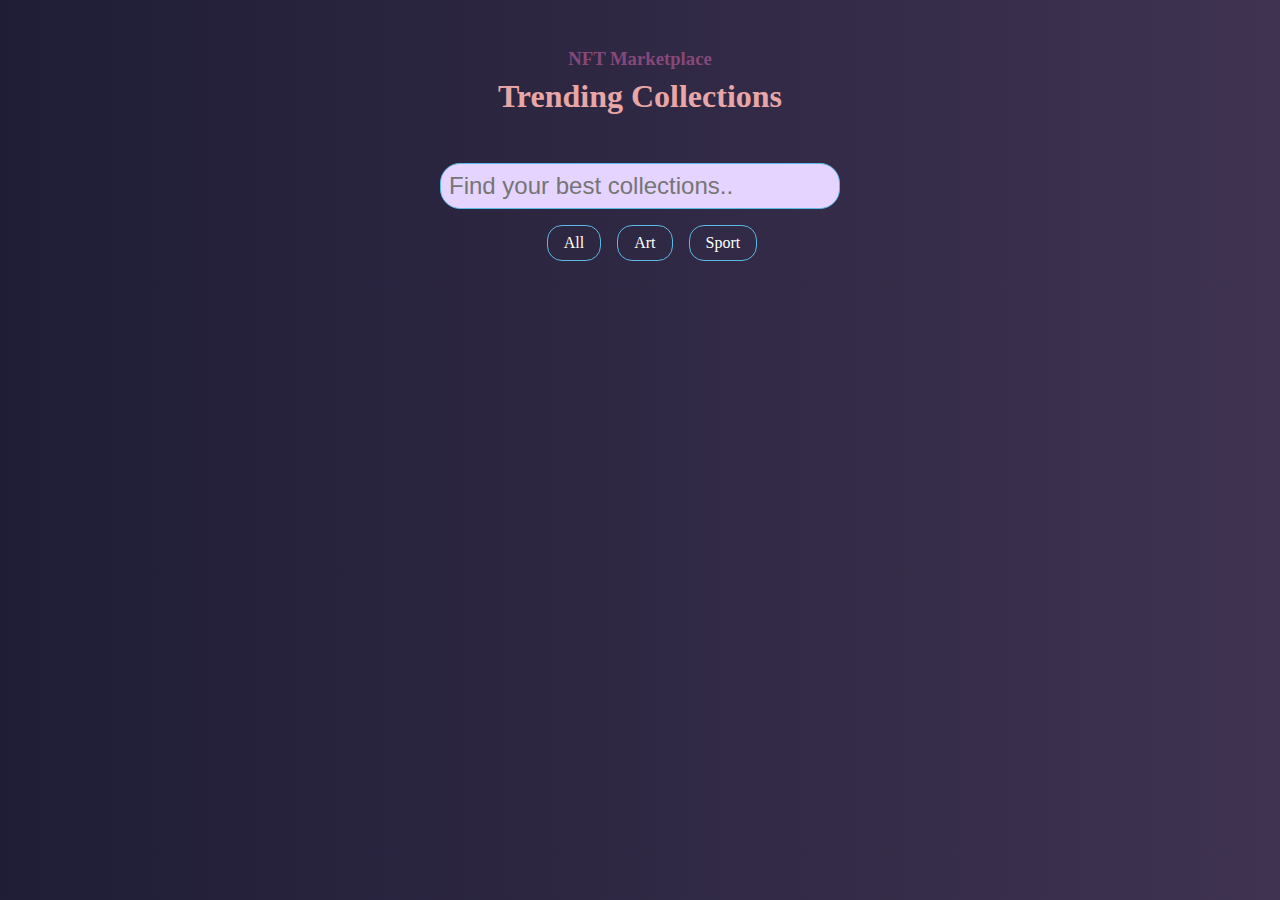
==== NFT Market/index.html @ deb06f83 "started NFT marketplace" ====
<!DOCTYPE html>
<html lang="en">
  <head>
    <meta charset="UTF-8" />
    <meta name="viewport" content="width=device-width, initial-scale=1.0" />
    <title>NFT Market</title>
    <link rel="stylesheet" href="style.css" />
  </head>
  <body>
    <div class="container">
      <div class="header">
        <h3>NFT Marketplace</h3>
        <h1>Trending Collections</h1>
      </div>

      <div class="filter">
        <input placeholder="Find your best collections.." />
        <ul class="filter_catogories">
          <li>All</li>
          <li>Art</li>
          <li>Sport</li>
        </ul>
      </div>
    </div>

    <script src="collections.js"></script>
  </body>
</html>
---- NFT Market/style.css ----
@import url(https://fonts.googleapis.com/css2?family=Montserrat:wght@400;700&display=swap);

*{
    font-family: ;"Montserrat", sans-serif;
    box-sizing:border-box;
}

body{
    background:linear-gradient(to right,#1F1D36,#3F3351) ;
    color:white;
}

.container{
    width: 90%;
    margin-left: 5%;
}

.header{
    text-align: center;
    margin: 3rem 0;
}

.header h1,h3{
    color:#E9A6A6;
    margin: 0;
    margin-top:0.5rem ;
}

.header h3{
    color:#864879
}

.filter{
    display: flex;
    align-items: center;
    flex-direction: column;
}
.filter input{
    color: white;
    border: 1.5px solid #5CB8E4;
    background-color: #E5D4FF;
    border-radius: 20px;
    width:400px;
    font-size: 24px;
    outline:none ;
    padding: 0.5rem;
}

.filter_catogories{
    display: flex;
    flex-direction: row;
    justify-content: center;
    width: 100%;
    list-style: none;
}

.filter_catogories li{
    border: 1px solid #5CB8E4;
    border-radius: 15px;
    padding: 0.5rem 1rem;
    margin-right: 1rem;
}
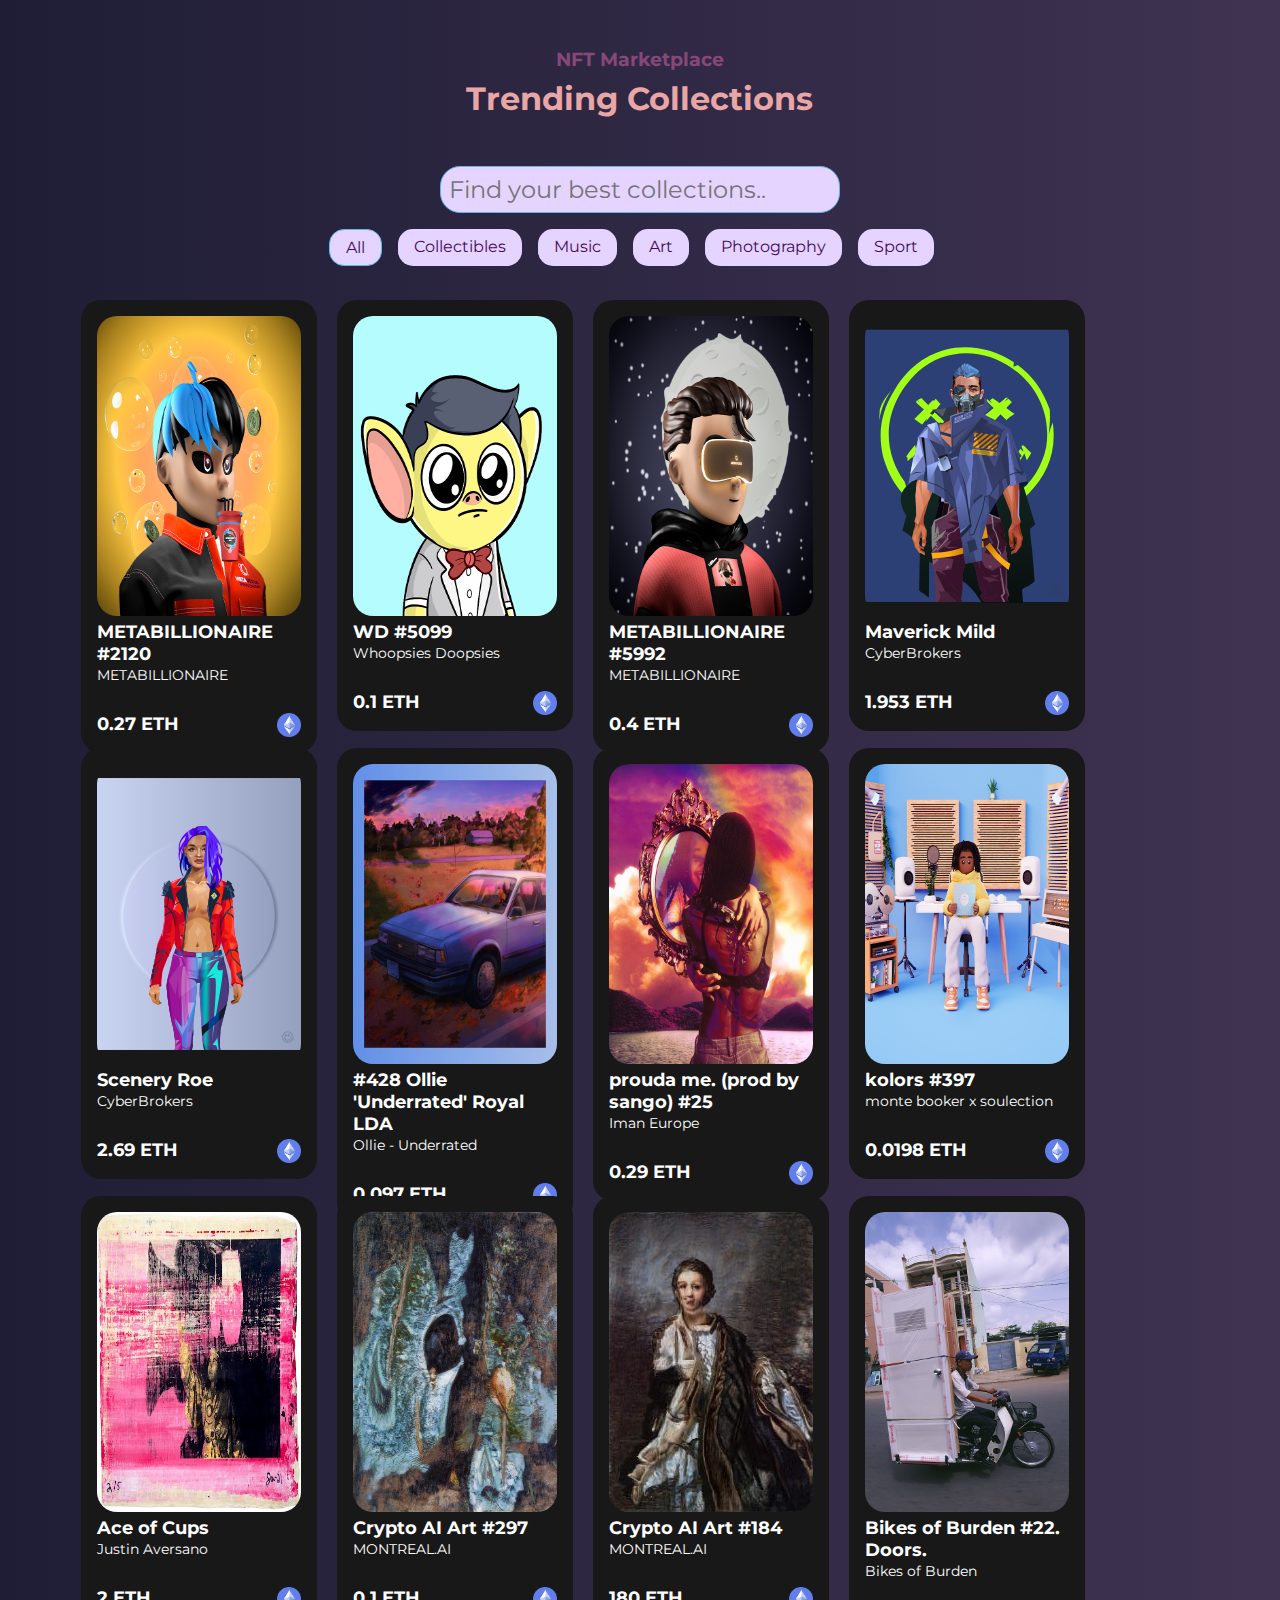
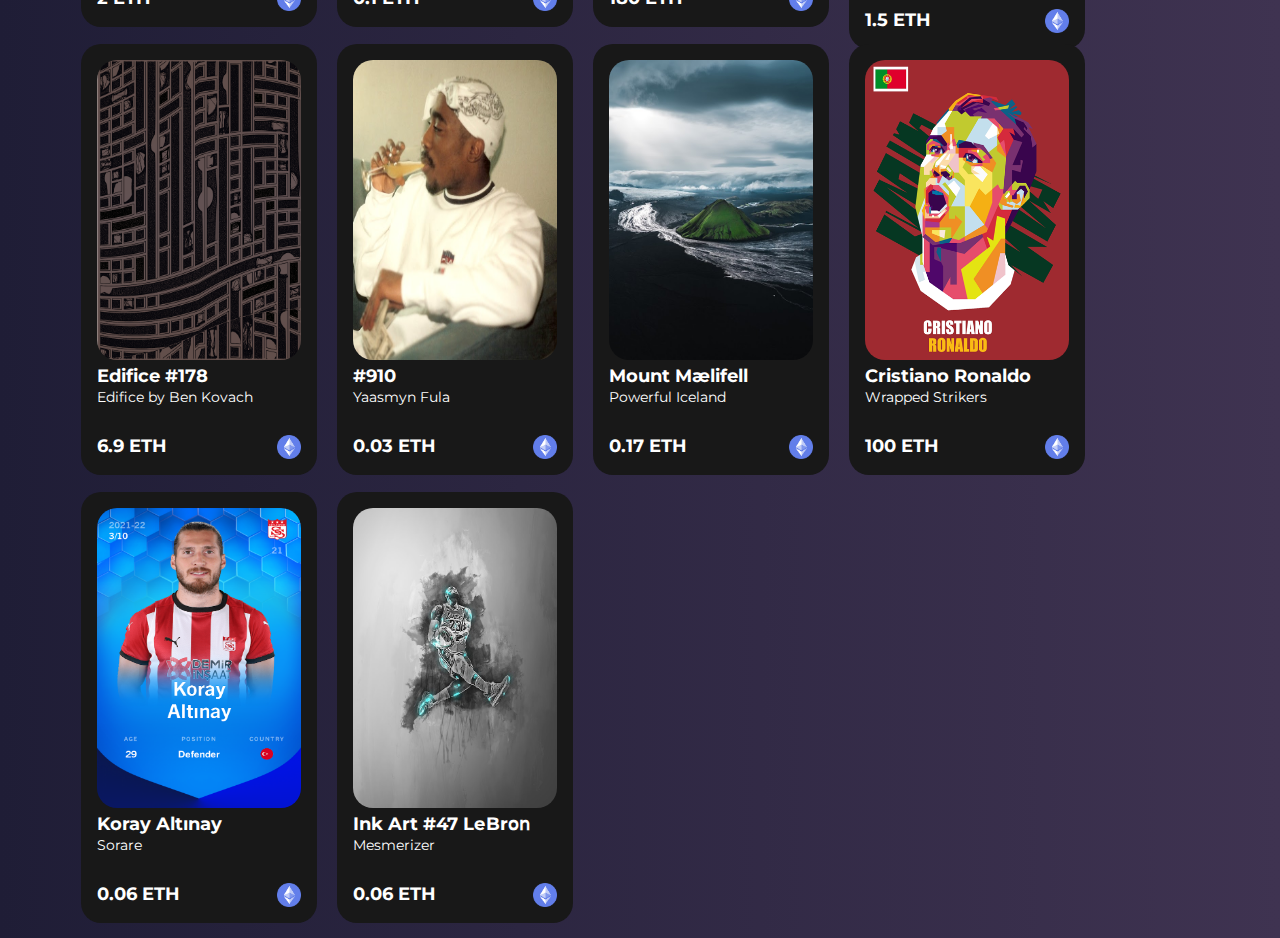
==== commit 16b73998: "draft completed." ====
--- a/NFT Market/index.html
+++ b/NFT Market/index.html
@@ -14,15 +14,18 @@
       </div>
 
       <div class="filter">
-        <input placeholder="Find your best collections.." />
-        <ul class="filter_catogories">
-          <li>All</li>
-          <li>Art</li>
-          <li>Sport</li>
-        </ul>
+        <input placeholder="Find your best collections.." onkeyup="searchCollections(this.value)" />
+        <ul class="filter_catogories"></ul>
       </div>
-    </div>
 
-    <script src="collections.js"></script>
+      <div class="collections">
+        
+       
+      </div>
+      
+      
+
+    <script src="./collections.js"></script>
+    <script src="./app.js"></script>
   </body>
 </html>
--- a/NFT Market/style.css
+++ b/NFT Market/style.css
@@ -1,62 +1,141 @@
 @import url(https://fonts.googleapis.com/css2?family=Montserrat:wght@400;700&display=swap);
 
-*{
-    font-family: ;"Montserrat", sans-serif;
-    box-sizing:border-box;
+* {
+  font-family: "Montserrat", sans-serif;
+  box-sizing: border-box;
 }
 
-body{
-    background:linear-gradient(to right,#1F1D36,#3F3351) ;
-    color:white;
+body {
+  background: linear-gradient(to right, #1f1d36, #3f3351);
+  color: white;
 }
 
-.container{
-    width: 90%;
-    margin-left: 5%;
+.container {
+  width: 90%;
+  margin-left: 5%;
 }
 
-.header{
-    text-align: center;
-    margin: 3rem 0;
+.header {
+  text-align: center;
+  margin: 3rem 0;
 }
 
-.header h1,h3{
-    color:#E9A6A6;
-    margin: 0;
-    margin-top:0.5rem ;
+.header h1,
+h3 {
+  color: #e9a6a6;
+  margin: 0;
+  margin-top: 0.5rem;
 }
 
-.header h3{
-    color:#864879
+.header h3 {
+  color: #864879;
 }
 
-.filter{
-    display: flex;
-    align-items: center;
-    flex-direction: column;
+.filter {
+  display: flex;
+  align-items: center;
+  flex-direction: column;
 }
-.filter input{
-    color: white;
-    border: 1.5px solid #5CB8E4;
-    background-color: #E5D4FF;
-    border-radius: 20px;
-    width:400px;
-    font-size: 24px;
-    outline:none ;
-    padding: 0.5rem;
+.filter input {
+  color: white;
+  border: 1.5px solid #5cb8e4;
+  background-color: #e5d4ff;
+  border-radius: 20px;
+  width: 400px;
+  font-size: 24px;
+  outline: none;
+  padding: 0.5rem;
+  color: #430a5d;
 }
 
-.filter_catogories{
-    display: flex;
-    flex-direction: row;
-    justify-content: center;
-    width: 100%;
-    list-style: none;
+.filter_catogories {
+  display: flex;
+  flex-direction: row;
+  justify-content: center;
+  width: 100%;
+  list-style: none;
+  padding: 0;
+  margin-bottom: 1.5rem;
 }
 
-.filter_catogories li{
-    border: 1px solid #5CB8E4;
-    border-radius: 15px;
-    padding: 0.5rem 1rem;
-    margin-right: 1rem;
-}+.filter_catogories li {
+  margin-right: 1rem;
+  padding: 0.5rem 1rem;
+  border-radius: 15px;
+  background-color: #e5d4ff;
+  color: #430a5d;
+  cursor: pointer;
+}
+.filter_catogories li.active {
+  border: 1px solid #5cb8e4;
+}
+.collections {
+  display: flex;
+  flex-wrap: wrap;
+  width: inherit;
+}
+.collections_items {
+  flex: 0 0 25%;
+  height: 400px;
+  min-height: 400px;
+  padding: 10px;
+  border-radius: 20px;
+  margin-bottom: 3rem;
+}
+
+.collections_items button {
+  display: none;
+  background-color: #5cb8e4;
+  border: none;
+  box-shadow: none;
+  color: white;
+  font-size: 1rem;
+  padding: 0.5rem 0;
+  margin-top: 10px;
+  border-radius: 10px;
+}
+
+.collections_items:hover .collection_container {
+  border: 1px solid #5cb8e4;
+}
+
+.collections_items:hover button {
+  display: block;
+}
+.collections_items:hover .collection_img {
+  height: 250px;
+}
+
+.collection_container {
+  background-color: #181818;
+  display: flex;
+  flex-direction: column;
+  justify-content: space-between;
+  padding: 1rem;
+  border-radius: 20px;
+  text-decoration: none;
+  color: white;
+}
+
+.collections_items .collection_img {
+  border-radius: 20px;
+  height: 300px;
+  width: 100%;
+  transition: height 250ms ease-in-out;
+}
+
+.collection_info {
+  margin: 5px 0;
+}
+.collections_items strong {
+  font-size: 18px;
+}
+.collections_items span {
+  font-size: 14px;
+}
+
+.collections_items .collection_price {
+  display: flex;
+  justify-content: space-between;
+  margin-top: 5px;
+}
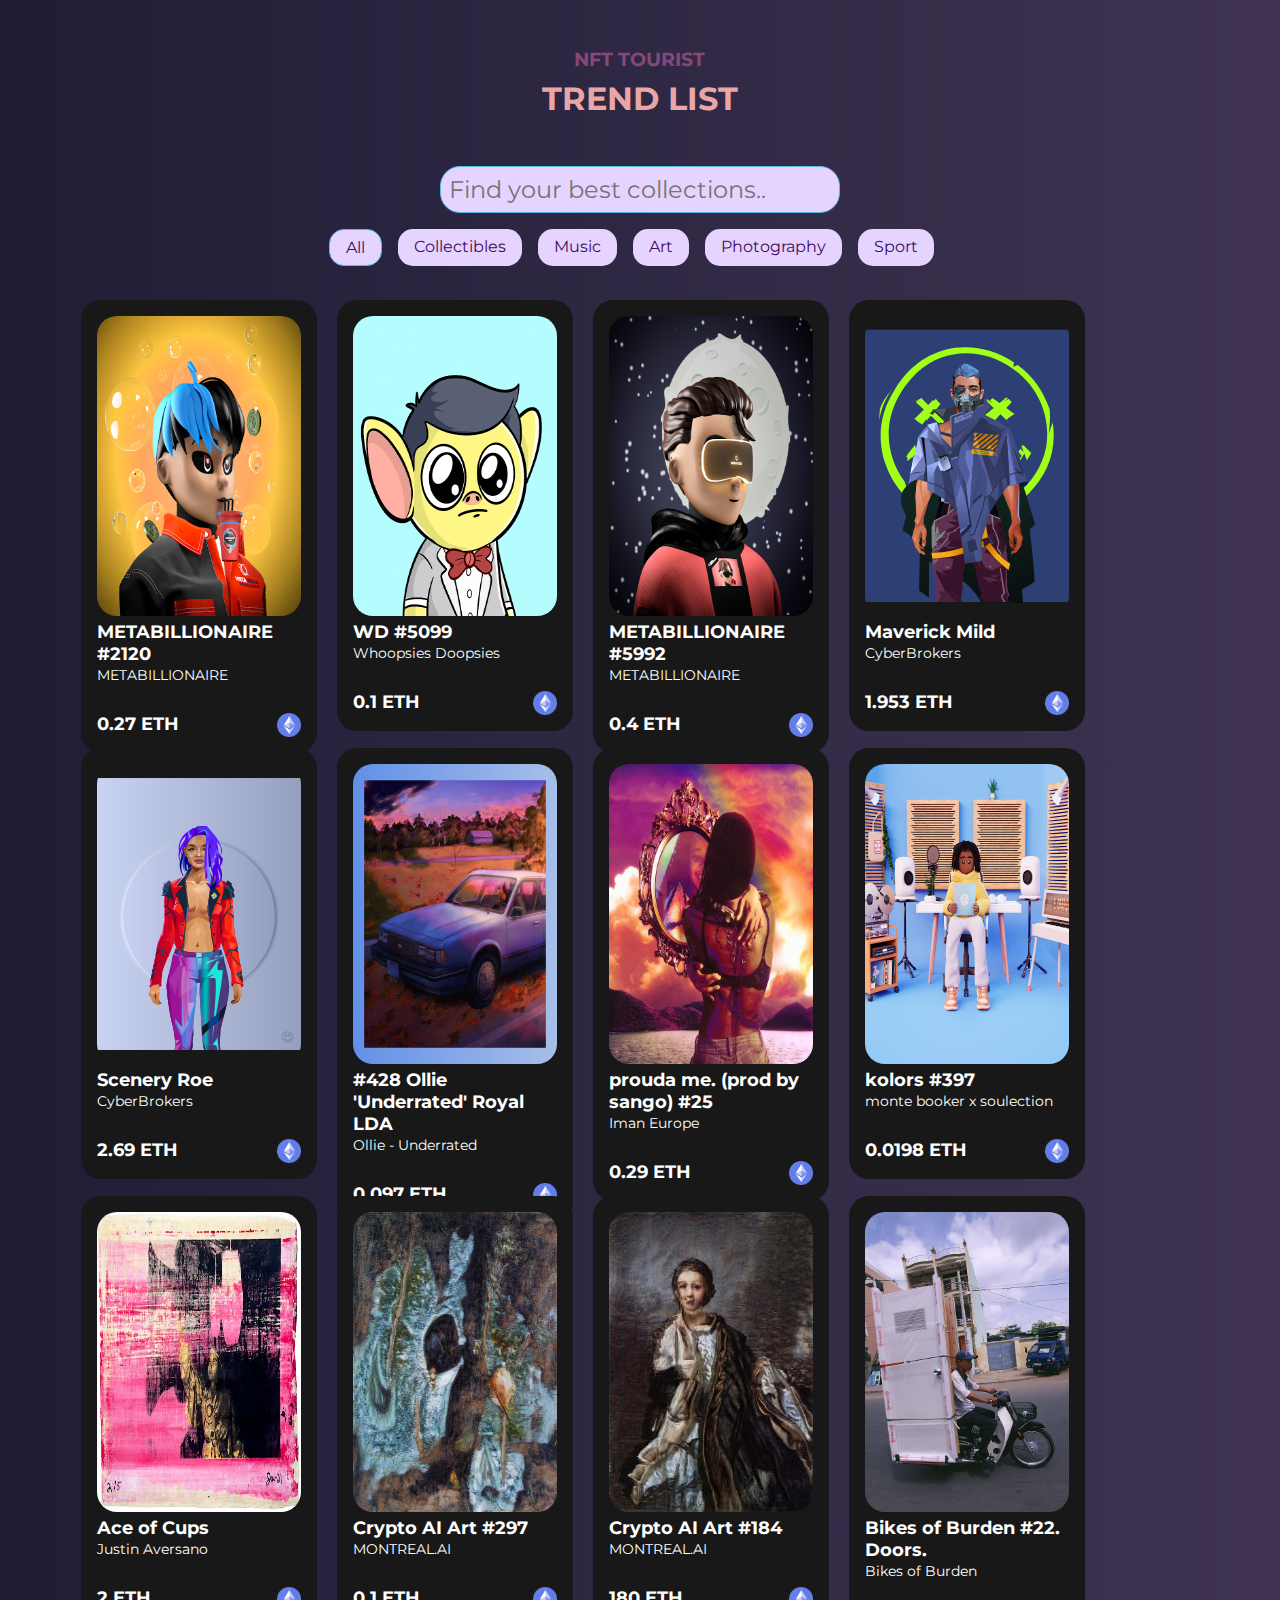
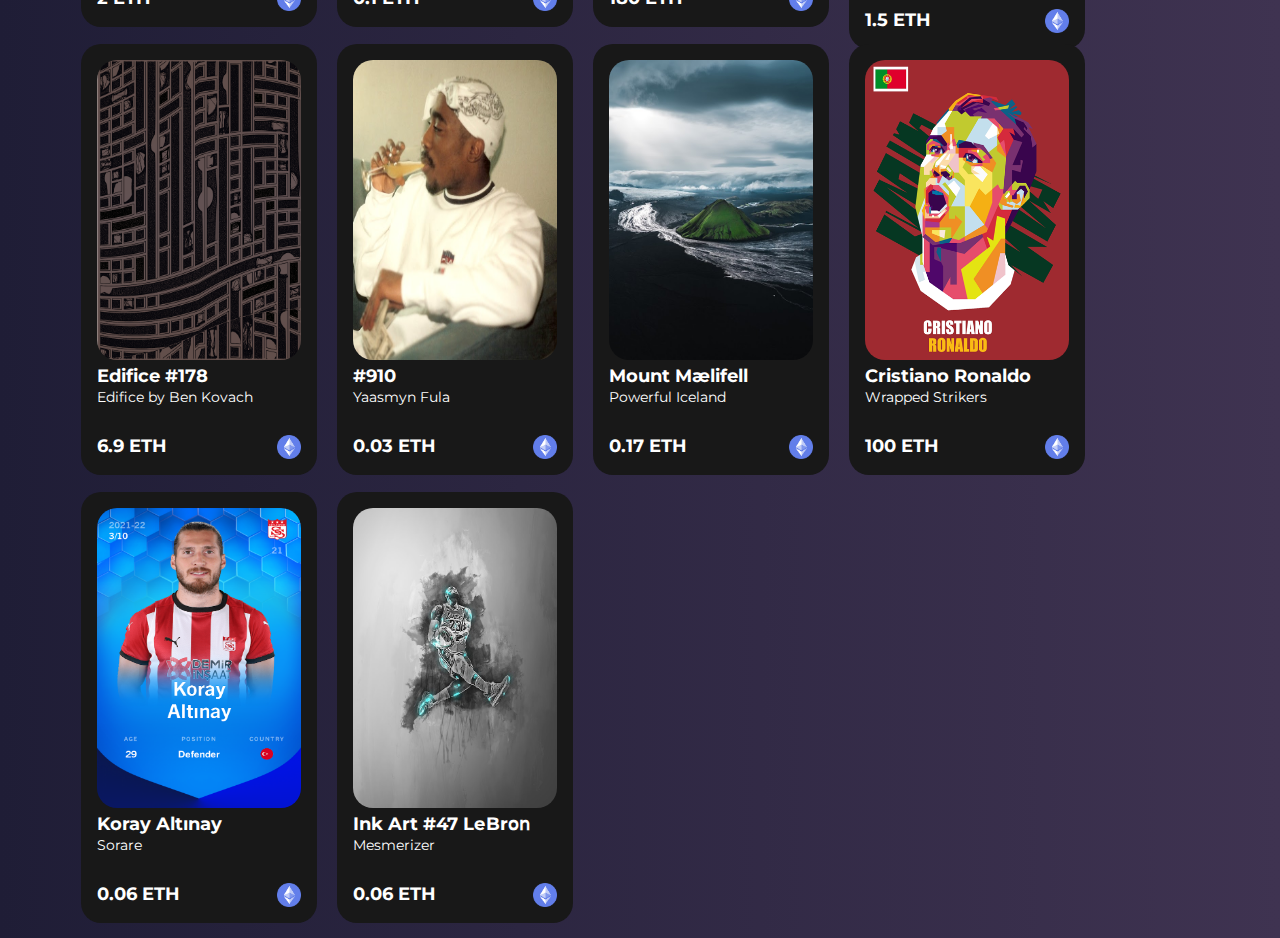
==== commit 99b2a8ec: "finished" ====
--- a/NFT Market/index.html
+++ b/NFT Market/index.html
@@ -9,8 +9,8 @@
   <body>
     <div class="container">
       <div class="header">
-        <h3>NFT Marketplace</h3>
-        <h1>Trending Collections</h1>
+        <h3>NFT TOURIST</h3>
+        <h1>TREND LIST</h1>
       </div>
 
       <div class="filter">
